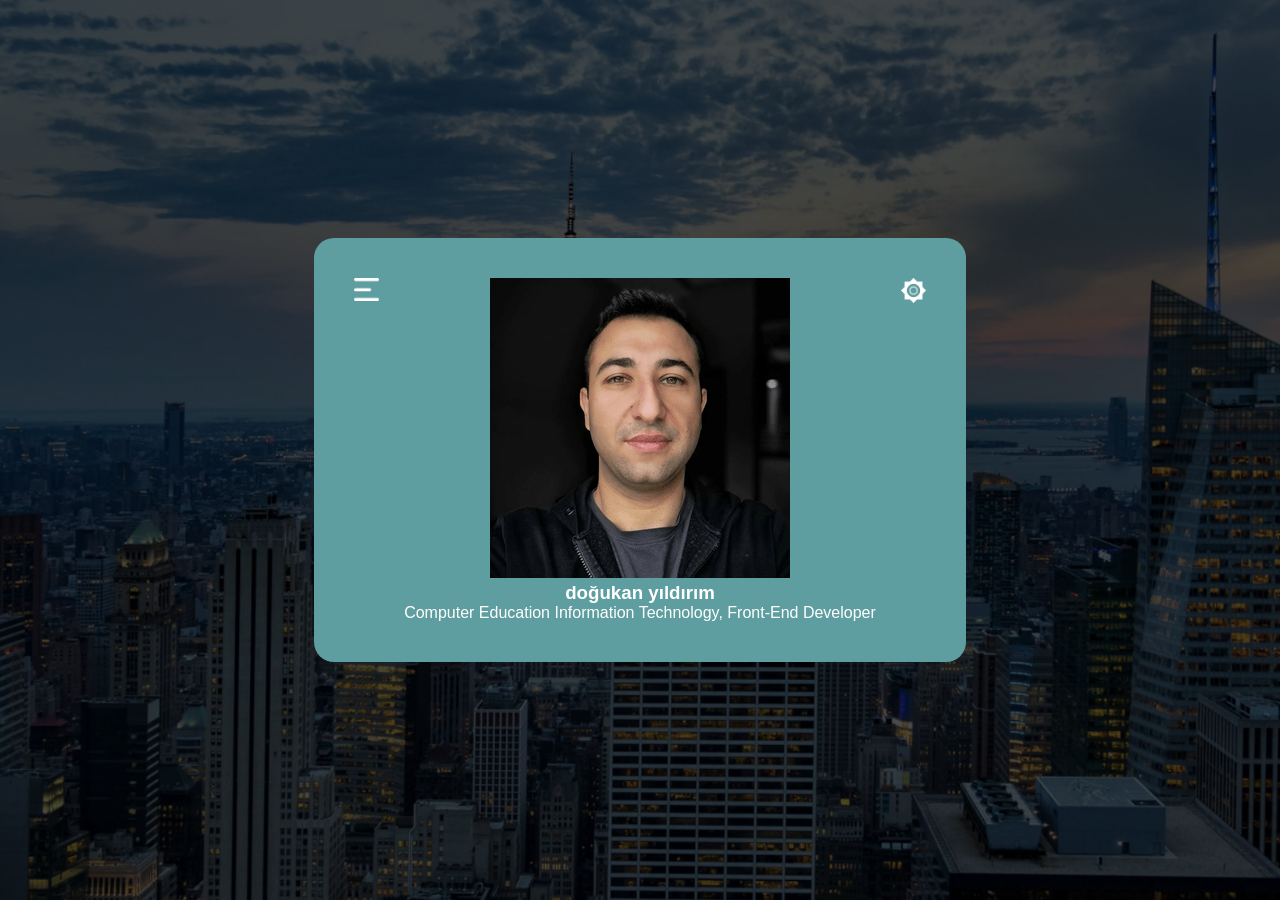
==== index.html @ aa09ec23 "Add files via upload" ====
<!DOCTYPE html>
<html>
    <head>
        <meta name="viewport" content="width=device-widht, initial-scale=1.0">
        <title> dogukan yildirim profile </title>
        <link rel="stylesheet" href="style.css" >
    </head>

    <body>

        <div class="container">
            <div class="profile-box">
                <img src="images/menu.png" class="menu-icon">
                <img src="images/setting.png" class="setting-icon">
                <img src="images/profile-pic2.png" class="profile-pic">
                <h3>doğukan yıldırım</h3>
                <p>Computer Education Information Technology, Front-End Developer</p>
        
            </div>

        </div>
    </body>
</html>
---- style.css ----
* {
    margin: 0;
    padding: 0;
    box-sizing: border-box;
    font-family: Arial, Helvetica, sans-serif;
}

.container {
    width: 100%;
    height: 100vh;
    background-image: url(images/background.png);
    background-size: cover;
    background-position: center;
    display: flex;
    align-items: center;
    justify-content: center;

}

.profile-box{
    background: cadetblue;
    text-align: center;
    padding: 40px 90px;
    color: #fff;
    position: relative;
    border-radius: 20px;
}

.menu-icon {
    
    width: 25px;
    position: absolute;
    left: 40px;
    top: 40px;
}

.setting-icon {

    width: 25px;
    position: absolute;
    right: 40px;
    top: 40px;
}
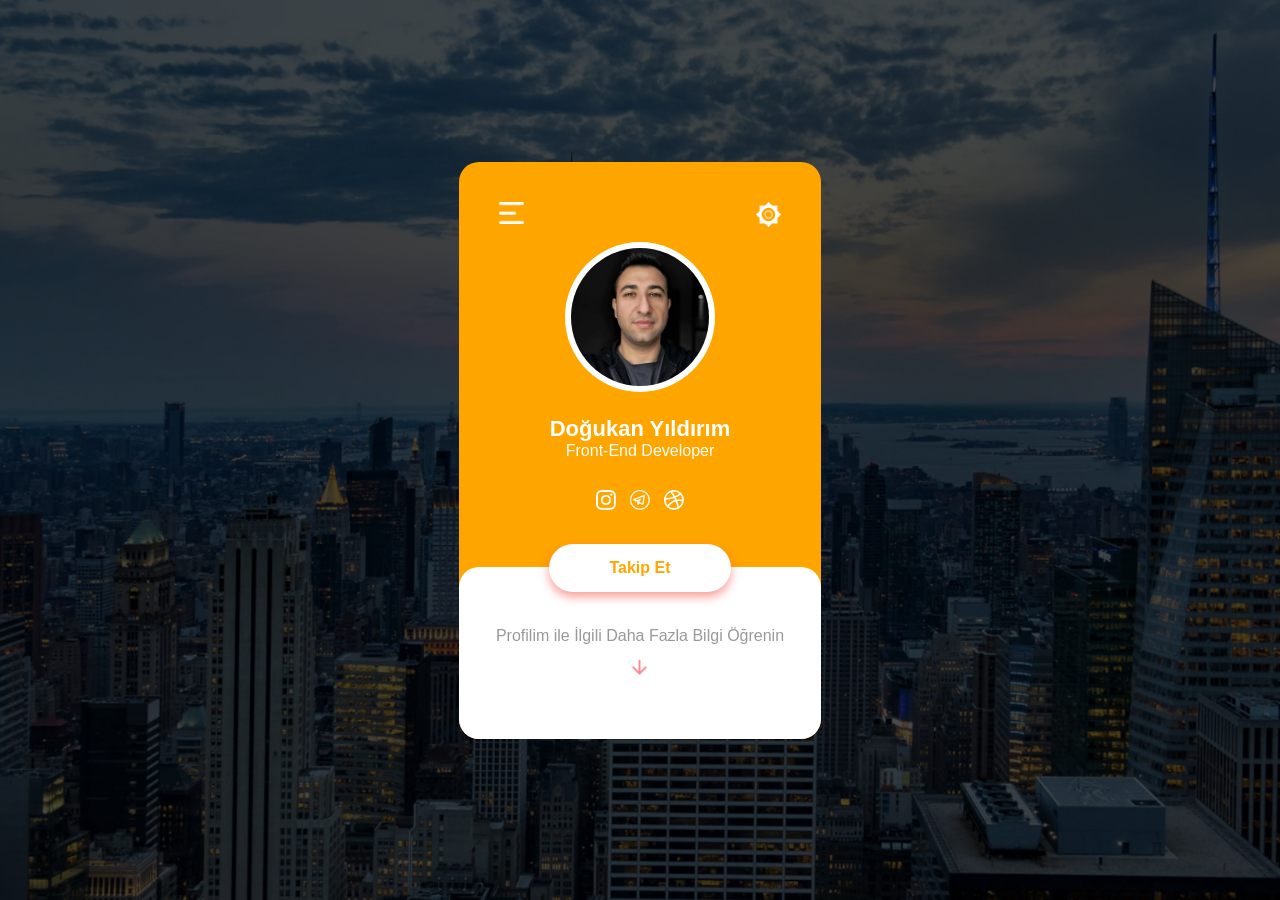
==== commit 25bb13e5: "Add files via upload" ====
--- a/index.html
+++ b/index.html
@@ -1,23 +1,34 @@
 <!DOCTYPE html>
 <html>
     <head>
-        <meta name="viewport" content="width=device-widht, initial-scale=1.0">
+        <meta name="viewport" content="width=device-width, initial-scale=1.0">
         <title> dogukan yildirim profile </title>
         <link rel="stylesheet" href="style.css" >
     </head>
 
     <body>
-
+<main>
         <div class="container">
             <div class="profile-box">
                 <img src="images/menu.png" class="menu-icon">
                 <img src="images/setting.png" class="setting-icon">
                 <img src="images/profile-pic2.png" class="profile-pic">
-                <h3>doğukan yıldırım</h3>
-                <p>Computer Education Information Technology, Front-End Developer</p>
+                <h3>Doğukan Yıldırım</h3>
+                <p>Front-End Developer</p>
+                <div class="social-media">
+                    <img src="images/instagram.png">
+                    <img src="images/telegram.png">
+                    <img src="images/dribble.png">
+                </div>
+                <button type="button">Takip Et</button>
+                <div class="profile-bottom">
+                    <p>Profilim ile İlgili Daha Fazla Bilgi Öğrenin</p>
+                    <img src="images/arrow.png"/>
+                </div>
         
             </div>
 
         </div>
+    </main>
     </body>
 </html>
--- a/style.css
+++ b/style.css
@@ -18,7 +18,7 @@
 }
 
 .profile-box{
-    background: cadetblue;
+    background: orange;
     text-align: center;
     padding: 40px 90px;
     color: #fff;
@@ -40,4 +40,62 @@
     position: absolute;
     right: 40px;
     top: 40px;
+}
+
+.profile-pic {
+
+    width: 150px;
+    border-radius: 50%;
+    background: #fff;
+    padding: 6px;
+    margin-top: 40px;
+}
+
+.profile-bottom {
+
+    background: #fff;
+    color: #999;
+    padding: 60px 0;
+    margin-right: -90px;
+    margin-left: -90px;
+    margin-bottom: -40px;
+    border-radius: 20px;
+    margin-top: -10px;
+
+}
+
+.profile-bottom img{
+
+    width: 15px;
+    margin-top: 15px;
+    cursor: pointer;
+}
+
+.profile-box button{
+
+    background: #fff;
+    color: orange;
+    border: none;
+    outline: none;
+    box-shadow: 0 5px 10px rgba(244, 67, 54, 0.5);
+    padding: 15px 60px;
+    cursor: pointer;
+    border-radius: 30px;
+    margin-bottom: -50px;
+    font-weight: 600;
+    font-size: 16px;
+}
+
+.profile-box h3{
+
+    font-size: 22px;
+    margin-top: 20px;
+    font-weight: 500px;
+}
+
+.social-media img {
+
+    width: 20px;
+    margin: 30px 5px;
+    cursor: pointer;
 }
